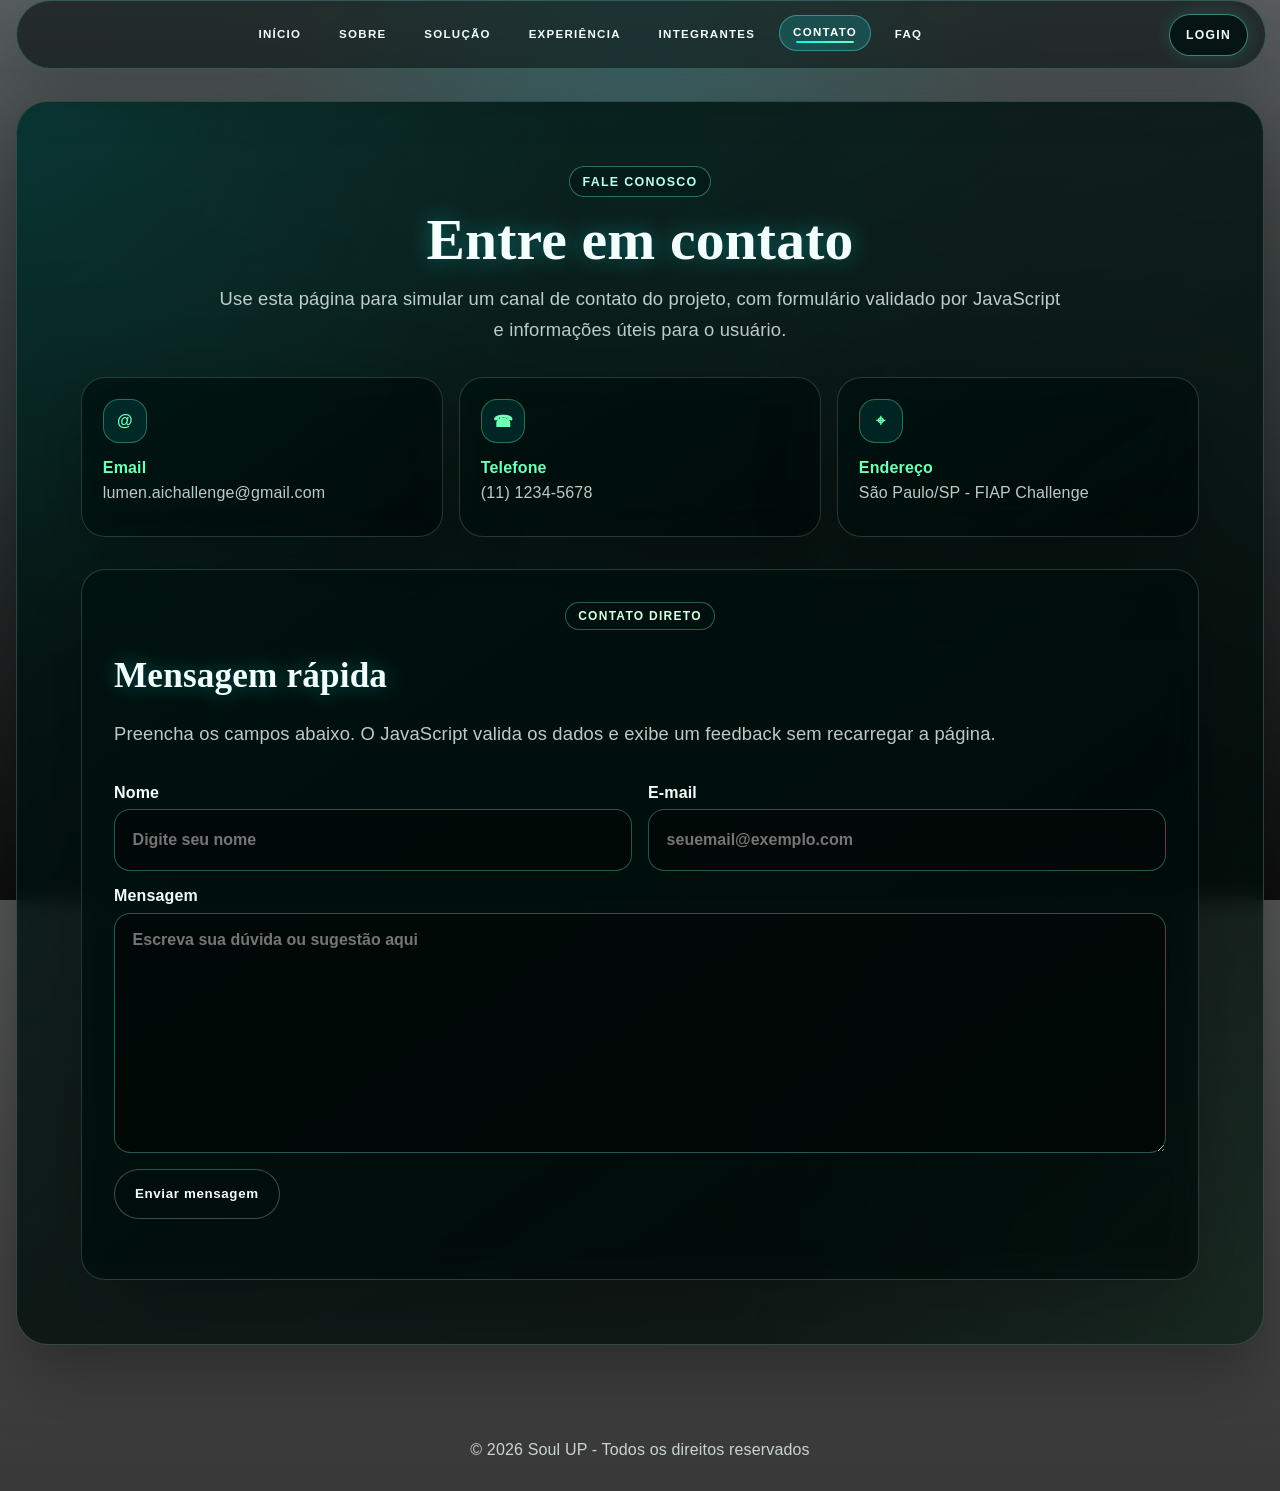
==== pages/contato.html @ 49be5ae1 "feat: provavelmente a ultima att da pagina experiencia, muito orgulhoso com o projeto." ====
<!DOCTYPE html>
<html lang="pt-BR">
<head>
    <meta charset="UTF-8">
    <meta name="viewport" content="width=device-width, initial-scale=1.0">
    <title>Contato | Soul UP</title>
    <link rel="stylesheet" href="../css/style.css">
</head>
<body>
    <div class="layer-blur"></div>

    <div class="conteiner">
        <header>
            <button class="menu-toggle" type="button" aria-label="Abrir menu" aria-expanded="false" aria-controls="menu-principal">
                <span></span>
                <span></span>
                <span></span>
            </button>
            <nav class="main-menu" id="menu-principal" aria-label="Menu principal">
                <a href="../index.html">INÍCIO</a>
                <a href="sobre.html">SOBRE</a>
                <a href="solucao.html">SOLUÇÃO</a>
                <a href="experiencia.html">EXPERIÊNCIA</a>
                <a href="integrantes.html">INTEGRANTES</a>
                <a href="contato.html" class="active">CONTATO</a>
                <a href="faq.html">FAQ</a>
            </nav>

            <a href="login.html" class="login-corner">LOGIN</a>
        </header>

        <main class="contato page-content">
            <section class="page-hero">
                <span class="page-tag">Fale conosco</span>
                <h1>Entre em contato</h1>
                <p>Use esta página para simular um canal de contato do projeto, com formulário validado por JavaScript e informações úteis para o usuário.</p>
            </section>

            <ul class="contato-lista" aria-label="Canais de contato">
                <li><span class="contact-icon">@</span><strong>Email</strong><a href="mailto:lumen.aichallenge@gmail.com">lumen.aichallenge@gmail.com</a></li>
                <li><span class="contact-icon">☎</span><strong>Telefone</strong><a href="tel:+551112345678">(11) 1234-5678</a></li>
                <li><span class="contact-icon">⌖</span><strong>Endereço</strong><span>São Paulo/SP - FIAP Challenge</span></li>
            </ul>

            <form class="contact-form" action="#" method="post" novalidate>
                <span class="form-tag">Contato direto</span>
                <h2>Mensagem rápida</h2>
                <p class="form-helper">Preencha os campos abaixo. O JavaScript valida os dados e exibe um feedback sem recarregar a página.</p>
                <div class="form-grid">
                    <label class="form-field">
                        Nome
                        <input type="text" name="nome" placeholder="Digite seu nome" required>
                    </label>
                    <label class="form-field">
                        E-mail
                        <input type="email" name="email" placeholder="seuemail@exemplo.com" required>
                    </label>
                    <label class="form-field form-field--full">
                        Mensagem
                        <textarea name="mensagem" placeholder="Escreva sua dúvida ou sugestão aqui" required></textarea>
                    </label>
                </div>
                <button class="form-button" type="submit">Enviar mensagem</button>
                <p id="form-feedback" class="form-feedback" aria-live="polite"></p>
            </form>
        </main>

        <footer>
            <p>© 2026 Soul UP - Todos os direitos reservados</p>
        </footer>
    </div>

    <script src="../js/menu.js"></script>
    <script src="../js/effects.js"></script>
    <script src="../js/contato.js"></script>
</body>
</html>
---- css/style.css ----
/* =========================================================
Responsável por layout global, menu, home e páginas internas.
========================================================= */

* {
    margin: 0;
    padding: 0;
    box-sizing: border-box;
}

:root {
    --bg-dark: #00140f;
    --surface-strong: rgba(0, 12, 10, 0.82);
    --surface-card: rgba(0, 18, 16, 0.76);
    --surface-soft: rgba(0, 20, 18, 0.58);
    --surface-hover: rgba(0, 247, 255, 0.11);
    --primary: #00f7ff;
    --primary-soft: rgba(0, 247, 255, 0.16);
    --green: #72ffb6;
    --text: #f2fffc;
    --text-muted: rgba(242, 255, 252, 0.78);
    --border: rgba(111, 255, 240, 0.36);
    --line-soft: rgba(196, 255, 246, 0.18);
    --line-strong: rgba(114, 255, 182, 0.48);
    --shadow: 0 24px 70px rgba(0, 0, 0, 0.34);
    --radius-xl: 32px;
    --radius-lg: 24px;
    --radius-md: 18px;
    --title-font: 'Didot', 'Bodoni 72', 'Bodoni MT', 'Times New Roman', serif;
    --base-font: Arial, Helvetica, sans-serif;
}

html {
    scroll-behavior: smooth;
}

body {
    min-height: 100vh;
    overflow-x: hidden;
    font-family: var(--base-font);
    letter-spacing: 0.01em;
    color: var(--primary);
    background:
        linear-gradient(rgba(0, 6, 8, 0.48), rgba(0, 0, 0, 0.78)),
        url('../image/fundo.gif') center center / cover fixed no-repeat;
}

body::before,
body::after,
.layer-blur {
    content: '';
    position: fixed;
    inset: 0;
    pointer-events: none;
}

body::before {
    z-index: -2;
    opacity: 0.24;
    background:
        radial-gradient(circle at 20% 20%, rgba(0, 247, 255, 0.08), transparent 35%),
        radial-gradient(circle at 80% 10%, rgba(114, 255, 182, 0.08), transparent 30%),
        linear-gradient(135deg, rgba(0, 247, 255, 0.08), rgba(114, 255, 182, 0.04));
    animation: backgroundFloat 12s ease-in-out infinite;
}

body::after {
    z-index: -1;
    background:
        linear-gradient(to bottom, rgba(0, 0, 0, 0.32), rgba(0, 10, 8, 0.58) 52%, rgba(0, 0, 0, 0.84)),
        radial-gradient(circle at 50% 0%, rgba(0, 247, 255, 0.16), transparent 38%);
}

.layer-blur {
    z-index: 0;
    background: radial-gradient(circle at 50% 18%, rgba(0, 247, 255, 0.08), transparent 38%);
}

img {
    max-width: 100%;
    display: block;
}

a {
    color: inherit;
}

button,
a,
summary,
input,
textarea {
    -webkit-tap-highlight-color: transparent;
}

*:focus-visible {
    outline: 3px solid rgba(114, 255, 182, 0.38);
    outline-offset: 3px;
}

.container,
.conteiner {
    position: relative;
    z-index: 1;
    width: 100%;
    min-height: 100vh;
    margin: 0 auto;
}

main,
section,
footer {
    position: relative;
    z-index: 1;
}

/* ===================== Menu ===================== */
header {
    position: sticky;
    top: 0;
    z-index: 1000;
    width: min(1180px, calc(100% - 2rem));
    margin: 0 auto;
    padding: 1rem 0;
    display: flex;
    align-items: center;
    justify-content: center;
    backdrop-filter: blur(14px);
}

header::before {
    content: '';
    position: absolute;
    inset: 0;
    left: 50%;
    width: min(720px, 100%);
    transform: translateX(-50%);
    border: 1px solid rgba(111, 255, 240, 0.12);
    border-radius: 999px;
    background: rgba(0, 9, 8, 0.36);
    box-shadow: 0 18px 60px rgba(0, 0, 0, 0.18);
    pointer-events: none;
}

.logo {
    display: none;
}

.main-menu {
    position: relative;
    z-index: 2;
    display: flex;
    align-items: center;
    justify-content: center;
    gap: 1rem;
}

.main-menu a {
    position: relative;
    padding: 0.75rem 1rem;
    border: 1px solid transparent;
    border-radius: 999px;
    color: var(--text);
    font-size: 0.9rem;
    font-weight: 800;
    letter-spacing: 0.08rem;
    text-decoration: none;
    transition: color 0.2s ease, border-color 0.2s ease, background 0.2s ease, transform 0.2s ease;
}

.main-menu a::after {
    content: '';
    position: absolute;
    left: 1rem;
    right: 1rem;
    bottom: 0.42rem;
    height: 2px;
    border-radius: 999px;
    background: linear-gradient(90deg, var(--primary), var(--green));
    opacity: 0;
    transform: scaleX(0.35);
    transition: opacity 0.2s ease, transform 0.2s ease;
}

.main-menu a:hover,
.main-menu a:focus-visible,
.main-menu a.active {
    color: #fff;
    border-color: var(--border);
    background: var(--primary-soft);
    transform: translateY(-2px);
    outline: none;
}

.main-menu a:hover::after,
.main-menu a:focus-visible::after,
.main-menu a.active::after {
    opacity: 1;
    transform: scaleX(1);
}

.menu-toggle {
    display: none;
    width: 46px;
    height: 46px;
    border: 1px solid var(--border);
    border-radius: 14px;
    background: rgba(0, 18, 16, 0.86);
    color: var(--text);
    cursor: pointer;
    align-items: center;
    justify-content: center;
    flex-direction: column;
    gap: 6px;
    box-shadow: 0 0 20px rgba(0, 247, 255, 0.18);
    touch-action: manipulation;
}

.menu-toggle span {
    width: 22px;
    height: 2px;
    display: block;
    border-radius: 999px;
    background: var(--text);
    transition: transform 0.2s ease, opacity 0.2s ease;
}

.menu-toggle.is-active span:nth-child(1) {
    transform: translateY(8px) rotate(45deg);
}

.menu-toggle.is-active span:nth-child(2) {
    opacity: 0;
}

.menu-toggle.is-active span:nth-child(3) {
    transform: translateY(-8px) rotate(-45deg);
}

/* ===================== Home / Hero ===================== */
.banner {
    min-height: calc(100vh - 72px);
    padding: clamp(3rem, 7vw, 6rem) 1rem;
    display: flex;
    align-items: center;
    justify-content: center;
    position: relative;
    overflow: hidden;
    text-align: center;
}

.banner::before {
    content: '';
    position: absolute;
    inset: 0;
    z-index: -1;
    background-image:
        linear-gradient(rgba(0, 0, 0, 0.16), rgba(0, 10, 8, 0.38)),
        url('../image/fundo.gif');
    background-size: cover;
    background-position: center calc(50% + var(--bg-parallax, 0px));
    filter: saturate(1.08) contrast(1.04);
}

.banner::after {
    content: '';
    position: absolute;
    inset: 0;
    z-index: 0;
    background:
        linear-gradient(to top, rgba(0, 0, 0, 0.62), transparent 44%),
        radial-gradient(circle at center, rgba(0, 247, 255, 0.08), transparent 34%);
    pointer-events: none;
}

.hero-content {
    position: relative;
    z-index: 2;
    width: min(1080px, 100%);
    margin: 0 auto;
    padding: 0 1rem;
    transform: translate3d(0, var(--title-parallax, 0px), 0);
    transition: transform 0.12s linear;
}

.hero-eyebrow,
.card-kicker,
.form-tag {
    display: inline-flex;
    align-items: center;
    justify-content: center;
    width: fit-content;
    margin: 0 auto 1rem;
    padding: 0.55rem 0.9rem;
    border: 1px solid rgba(114, 255, 182, 0.35);
    border-radius: 999px;
    background: rgba(0, 18, 16, 0.68);
    color: #c8fff7;
    font-size: 0.75rem;
    font-weight: 800;
    letter-spacing: 0.12rem;
    text-transform: uppercase;
}

.banner .title {
    font-family: var(--title-font);
    font-size: clamp(3.2rem, 11vw, 8rem);
    line-height: 0.95;
    letter-spacing: 0.04rem;
    color: var(--primary);
    text-shadow: 0 0 14px rgba(0, 247, 255, 0.5), 0 0 42px rgba(0, 247, 255, 0.22);
    animation: titleFloat 4.5s ease-in-out infinite, titleGlow 2.8s ease-in-out infinite alternate, titlePulse 6s ease-in-out infinite;
    will-change: transform, text-shadow;
}

.subtitle {
    margin-top: 0.9rem;
    color: var(--primary);
    font-size: clamp(1rem, 2.5vw, 1.55rem);
    text-shadow: 0 0 16px rgba(0, 247, 255, 0.38);
}

.hero-description {
    width: min(720px, 100%);
    margin: 1.15rem auto 0;
    color: rgba(242, 255, 252, 0.86);
    font-size: clamp(1rem, 2vw, 1.18rem);
    line-height: 1.75;
    text-shadow: 0 0 18px rgba(0, 0, 0, 0.45);
}

.hero-actions {
    display: flex;
    justify-content: center;
    flex-wrap: wrap;
    gap: 0.9rem;
    margin-top: 1.7rem;
}

.btn-primary,
.btn-secondary,
.form-button {
    display: inline-flex;
    align-items: center;
    justify-content: center;
    min-height: 48px;
    padding: 0.9rem 1.25rem;
    border-radius: 999px;
    font-weight: 900;
    text-decoration: none;
    letter-spacing: 0.04rem;
    cursor: pointer;
    transition: transform 0.2s ease, box-shadow 0.2s ease, border-color 0.2s ease, background 0.2s ease;
}

.btn-primary {
    border: 1px solid rgba(114, 255, 182, 0.66);
    background: linear-gradient(135deg, rgba(0, 247, 255, 0.92), rgba(114, 255, 182, 0.92));
    color: #00100d;
    box-shadow: 0 18px 48px rgba(0, 247, 255, 0.22);
}

.btn-secondary,
.form-button {
    border: 1px solid rgba(196, 255, 246, 0.28);
    background: rgba(0, 16, 14, 0.62);
    color: var(--text);
}

.btn-primary:hover,
.btn-secondary:hover,
.form-button:hover,
.btn-primary:focus-visible,
.btn-secondary:focus-visible,
.form-button:focus-visible {
    transform: translateY(-3px);
    box-shadow: 0 22px 58px rgba(0, 247, 255, 0.24);
    outline: none;
}

.hero-glass-card {
    position: absolute;
    right: clamp(1rem, 5vw, 5rem);
    bottom: clamp(2rem, 8vw, 6rem);
    z-index: 2;
    width: min(300px, calc(100% - 2rem));
    padding: 1.25rem;
    border: 1px solid rgba(111, 255, 240, 0.22);
    border-radius: var(--radius-lg);
    background: rgba(0, 12, 10, 0.58);
    box-shadow: var(--shadow);
    backdrop-filter: blur(14px);
    text-align: left;
}

.hero-glass-card .card-kicker {
    margin: 0 0 0.8rem;
}

.hero-glass-card strong {
    display: block;
    color: var(--green);
    font-size: clamp(2rem, 4vw, 3rem);
    line-height: 1;
}

.hero-glass-card p {
    margin-top: 0.7rem;
    color: var(--text-muted);
    line-height: 1.55;
}

.experience-strip {
    width: min(1180px, calc(100% - 2rem));
    margin: -3.5rem auto 5rem;
    display: grid;
    grid-template-columns: repeat(3, minmax(0, 1fr));
    gap: 1rem;
    position: relative;
    z-index: 3;
}

.experience-card,
.info-card,
.faq-item,
.contact-form,
.contato-lista li,
.cta-box,
.journey-panel {
    border: 1px solid var(--line-soft);
    border-radius: var(--radius-lg);
    background: linear-gradient(145deg, rgba(0, 18, 16, 0.76), rgba(0, 8, 7, 0.62));
    box-shadow: 0 24px 80px rgba(0, 0, 0, 0.28);
    backdrop-filter: blur(16px);
}

.experience-card,
.info-card,
.faq-item,
.contato-lista li {
    transition: transform 0.22s ease, border-color 0.22s ease, box-shadow 0.22s ease;
}

.experience-card {
    min-height: 190px;
    padding: clamp(1.25rem, 2.5vw, 2rem);
}

.experience-card:hover,
.info-card:hover,
.faq-item:hover,
.contato-lista li:hover {
    transform: translateY(-6px);
    border-color: var(--line-strong);
    box-shadow: 0 30px 90px rgba(0, 247, 255, 0.13);
}

.experience-icon,
.info-icon,
.contact-icon {
    display: inline-flex;
    align-items: center;
    justify-content: center;
    width: 44px;
    height: 44px;
    margin-bottom: 1rem;
    border: 1px solid rgba(114, 255, 182, 0.34);
    border-radius: 16px;
    background: rgba(0, 247, 255, 0.09);
    color: var(--green);
    font-weight: 900;
}

.experience-card h2,
.info-card h3,
.faq-item h3,
.faq-item summary {
    margin-bottom: 0.55rem;
    color: #dffff9;
}

.experience-card p,
.info-card p,
.faq-item p {
    color: var(--text-muted);
    font-size: 1.02rem;
    line-height: 1.65;
}

/* ===================== Páginas internas ===================== */
.page-content {
    position: relative;
    overflow: hidden;
    width: min(1260px, calc(100% - 2rem));
    min-height: 68vh;
    margin: 2rem auto 4rem;
    padding: clamp(2rem, 5vw, 4.2rem);
    border: 1px solid rgba(196, 255, 246, 0.2);
    border-radius: var(--radius-xl);
    background: linear-gradient(145deg, rgba(0, 24, 20, 0.86), rgba(0, 8, 5, 0.72));
    box-shadow: var(--shadow);
    backdrop-filter: blur(10px);
}

.page-content::before {
    content: '';
    position: absolute;
    inset: 0;
    background:
        radial-gradient(circle at top left, rgba(0, 247, 255, 0.1), transparent 32%),
        radial-gradient(circle at bottom right, rgba(114, 255, 182, 0.08), transparent 32%);
    pointer-events: none;
}

.page-content > * {
    position: relative;
    z-index: 1;
}

.page-hero {
    width: min(850px, 100%);
    margin: 0 auto 2rem;
    text-align: center;
}

.page-tag {
    display: inline-block;
    margin-bottom: 0.8rem;
    padding: 0.45rem 0.8rem;
    border: 1px solid var(--border);
    border-radius: 999px;
    color: #bafff7;
    background: rgba(0, 25, 22, 0.58);
    font-size: 0.78rem;
    font-weight: 800;
    letter-spacing: 0.08rem;
    text-transform: uppercase;
}

.page-hero h1,
.page-hero h2,
.sobre h2,
.contato h2,
.faq h2 {
    margin-bottom: 0.8rem;
    font-family: var(--title-font);
    color: var(--text);
    font-size: clamp(2rem, 5vw, 3.6rem);
    line-height: 1.05;
    text-shadow: 0 0 22px rgba(0, 247, 255, 0.35);
    animation: titleGlow 3s ease-in-out infinite alternate;
}

.page-hero p,
.contato p,
.sobre p,
.sobre li {
    color: var(--text-muted);
    font-size: clamp(1rem, 1.6vw, 1.15rem);
    line-height: 1.7;
}

.info-grid {
    display: grid;
    grid-template-columns: repeat(2, minmax(0, 1fr));
    gap: 1rem;
}

.info-card {
    min-height: 190px;
    padding: clamp(1.7rem, 3.5vw, 2.6rem);
}

.info-grid--featured .info-card {
    min-height: 250px;
}

.journey-panel {
    margin-top: 1.2rem;
    padding: clamp(1.4rem, 3vw, 2.4rem);
}

.journey-panel h2 {
    margin-bottom: 1rem;
}

.journey-steps {
    display: grid;
    grid-template-columns: repeat(4, minmax(0, 1fr));
    gap: 1rem;
}

.journey-steps article {
    padding: 1rem;
    border: 1px solid rgba(196, 255, 246, 0.12);
    border-radius: var(--radius-md);
    background: rgba(0, 247, 255, 0.06);
}

.journey-steps strong {
    display: inline-flex;
    align-items: center;
    justify-content: center;
    width: 36px;
    height: 36px;
    margin-bottom: 0.7rem;
    border-radius: 50%;
    background: linear-gradient(135deg, var(--primary), var(--green));
    color: #00100d;
}

.journey-steps span {
    display: block;
    margin-bottom: 0.35rem;
    color: var(--text);
    font-weight: 900;
}

.journey-steps p {
    color: var(--text-muted);
    line-height: 1.55;
}

/* ===================== FAQ ===================== */
.faq-list {
    display: grid;
    gap: 1rem;
}

.faq-item {
    min-height: auto;
    padding: clamp(1.4rem, 3vw, 2rem);
}

.faq-item summary {
    cursor: pointer;
    list-style: none;
    font-size: 1.12rem;
    font-weight: 900;
    display: flex;
    align-items: center;
    justify-content: space-between;
    gap: 1rem;
}

.faq-item summary::-webkit-details-marker {
    display: none;
}

.faq-item summary::after {
    content: '+';
    display: inline-flex;
    align-items: center;
    justify-content: center;
    flex: 0 0 34px;
    width: 34px;
    height: 34px;
    border: 1px solid rgba(114, 255, 182, 0.35);
    border-radius: 50%;
    color: var(--green);
    transition: transform 0.2s ease, background 0.2s ease;
}

.faq-item[open] summary::after {
    content: '−';
    background: rgba(114, 255, 182, 0.12);
    transform: rotate(180deg);
}

.faq-item p {
    margin-top: 0.9rem;
}

/* ===================== Contato ===================== */
.contato-lista {
    display: grid;
    grid-template-columns: repeat(3, minmax(0, 1fr));
    gap: 1rem;
    margin: 2rem 0;
    padding: 0;
    list-style: none;
}

.contato-lista li {
    min-height: 160px;
    margin: 0;
    padding: 1.3rem;
    color: var(--text-muted);
}

.contato-lista strong {
    display: block;
    margin-bottom: 0.4rem;
    color: var(--green);
}

.contato-lista a {
    color: var(--text-muted);
    text-decoration: none;
}

.contato-lista a:hover,
.contato-lista a:focus-visible {
    color: #fff;
    text-decoration: underline;
    outline: none;
}

.cta-box {
    margin-top: 1.5rem;
    padding: 1.2rem;
    color: var(--text);
}

.contact-form {
    display: grid;
    gap: 1rem;
    margin-top: 1.5rem;
    padding: clamp(1.25rem, 3vw, 2rem);
}

.contact-form h2 {
    color: var(--text);
    font-size: clamp(1.5rem, 3vw, 2.2rem);
}

.form-helper {
    margin-top: -0.4rem;
    color: var(--text-muted);
}

.form-grid {
    display: grid;
    grid-template-columns: repeat(2, minmax(0, 1fr));
    gap: 1rem;
}

.form-field {
    display: grid;
    gap: 0.45rem;
    color: var(--text);
    font-weight: 700;
}

.form-field--full {
    grid-column: 1 / -1;
}

.form-field input,
.form-field textarea {
    width: 100%;
    min-height: 62px;
    padding: 1.08rem 1.1rem;
    border: 1px solid rgba(111, 255, 240, 0.32);
    border-radius: 16px;
    background: rgba(0, 6, 5, 0.68);
    color: var(--text);
    font: inherit;
    outline: none;
    transition: border-color 0.2s ease, box-shadow 0.2s ease, transform 0.2s ease;
}

.form-field textarea {
    min-height: 240px;
    resize: vertical;
}

.form-field input:focus,
.form-field textarea:focus {
    border-color: var(--green);
    box-shadow: 0 0 0 4px rgba(114, 255, 182, 0.12);
    transform: translateY(-2px);
}

.form-button {
    justify-self: start;
    min-height: 50px;
}

footer {
    width: min(1180px, calc(100% - 2rem));
    margin: 0 auto;
    padding: 2rem 0;
    color: var(--text-muted);
    text-align: center;
}

/* ===================== Animações ===================== */
@keyframes titleFloat {
    0%, 100% { transform: translateY(0) scale(1); }
    50% { transform: translateY(-8px) scale(1.025); }
}

@keyframes titleGlow {
    from { text-shadow: 0 0 18px rgba(0, 247, 255, 0.45), 0 0 38px rgba(114, 255, 182, 0.12); }
    to { text-shadow: 0 0 30px rgba(0, 247, 255, 0.78), 0 0 78px rgba(114, 255, 182, 0.3); }
}

@keyframes titlePulse {
    0%, 100% { filter: drop-shadow(0 0 0 rgba(0, 247, 255, 0)); }
    50% { filter: drop-shadow(0 0 14px rgba(0, 247, 255, 0.38)); }
}

@keyframes backgroundFloat {
    0%, 100% { transform: scale(1) translateY(0); }
    50% { transform: scale(1.04) translateY(-12px); }
}

/* ===================== Responsivo ===================== */
@media (max-width: 1024px) {
    .experience-strip,
    .journey-steps,
    .info-grid {
        grid-template-columns: repeat(2, minmax(0, 1fr));
    }

    .contato-lista {
        grid-template-columns: 1fr;
    }

    .hero-glass-card {
        position: relative;
        right: auto;
        bottom: auto;
        margin: 2rem auto 0;
    }
}

@media (max-width: 768px) {
    header {
        width: calc(100% - 1.5rem);
        min-height: 72px;
        justify-content: flex-end;
        padding: 0.8rem 0;
    }

    header::before {
        display: none;
    }

    .menu-toggle {
        position: relative;
        z-index: 1002;
        display: inline-flex;
    }

    .main-menu {
        position: fixed;
        top: 76px;
        left: 50%;
        width: min(92vw, 420px);
        max-height: calc(100vh - 96px);
        overflow-y: auto;
        transform: translateX(-50%) translateY(-12px) scale(0.98);
        opacity: 0;
        visibility: hidden;
        pointer-events: none;
        display: flex;
        flex-direction: column;
        align-items: stretch;
        gap: 0.65rem;
        padding: 1rem;
        border: 1px solid var(--border);
        border-radius: 22px;
        background: rgba(0, 15, 14, 0.96);
        box-shadow: 0 22px 70px rgba(0, 0, 0, 0.48), 0 0 26px rgba(0, 247, 255, 0.16);
        backdrop-filter: blur(16px);
        z-index: 1001;
        transition: opacity 0.2s ease, visibility 0.2s ease, transform 0.2s ease;
    }

    .main-menu.is-open,
    body.menu-open .main-menu {
        opacity: 1;
        visibility: visible;
        pointer-events: auto;
        transform: translateX(-50%) translateY(0) scale(1);
    }

    .main-menu a {
        width: 100%;
        padding: 0.95rem 1rem;
        border-radius: 16px;
        text-align: center;
        font-size: 0.95rem;
    }

    body.menu-open {
        overflow: hidden;
    }

    .banner {
        min-height: calc(100vh - 68px);
        padding-top: 2.5rem;
    }

    .hero-eyebrow {
        font-size: 0.68rem;
        letter-spacing: 0.08rem;
    }

    .experience-strip,
    .journey-steps,
    .info-grid,
    .form-grid {
        grid-template-columns: 1fr;
    }

    .experience-strip {
        margin-top: -2rem;
        margin-bottom: 3rem;
    }

    .hero-actions {
        align-items: stretch;
    }

    .btn-primary,
    .btn-secondary {
        width: min(100%, 330px);
    }

    .page-content {
        width: calc(100% - 1.5rem);
        margin-top: 1rem;
        padding: 1.25rem;
        border-radius: 22px;
    }
}

@media (max-width: 480px) {
    .banner .title {
        font-size: 3.6rem;
        line-height: 0.9;
    }

    .hero-description {
        font-size: 0.98rem;
    }

    .hero-glass-card,
    .experience-card,
    .info-card,
    .faq-item,
    .contact-form,
    .journey-panel {
        border-radius: 18px;
    }

    .page-content {
        width: calc(100% - 1rem);
        padding: 1rem;
    }

    .form-button {
        justify-self: stretch;
    }
}

/* ===================== Formulário ===================== */
.form-feedback {
    margin-top: 12px;
    font-size: 0.95rem;
    font-weight: 600;
}

.form-feedback.success {
    color: #7CFF9B;
}

.form-feedback.error {
    color: #FF8A8A;
}

/* =========================
SEÇÕES SOBRE: TECNOLOGIAS E ROADMAP
========================= */
.tech-panel,
.roadmap-panel {
    margin-top: 48px;
    padding: 28px;
    border-radius: 24px;
    background: rgba(255, 255, 255, 0.06);
    border: 1px solid rgba(255, 255, 255, 0.12);
}

.tech-panel h2,
.roadmap-panel h2 {
    margin-bottom: 16px;
    font-size: 1.8rem;
}

.tech-panel p {
    max-width: 850px;
    line-height: 1.6;
    opacity: 0.9;
}

.tech-list {
    display: flex;
    flex-wrap: wrap;
    gap: 12px;
    margin-top: 22px;
}

.tech-list span {
    padding: 10px 16px;
    border-radius: 999px;
    background: rgba(124, 255, 155, 0.12);
    border: 1px solid rgba(124, 255, 155, 0.25);
    font-weight: 600;
}

.roadmap-list {
    display: grid;
    grid-template-columns: repeat(4, 1fr);
    gap: 18px;
    margin-top: 22px;
}

.roadmap-list article {
    padding: 20px;
    border-radius: 18px;
    background: rgba(0, 0, 0, 0.22);
    border: 1px solid rgba(255, 255, 255, 0.10);
}

.roadmap-list strong {
    display: inline-flex;
    width: 32px;
    height: 32px;
    align-items: center;
    justify-content: center;
    border-radius: 50%;
    background: rgba(124, 255, 155, 0.18);
    margin-bottom: 12px;
}

.roadmap-list h3 {
    margin-bottom: 8px;
    font-size: 1.1rem;
}

.roadmap-list p {
    font-size: 0.95rem;
    line-height: 1.5;
    opacity: 0.85;
}

@media (max-width: 900px) {
    .roadmap-list {
        grid-template-columns: repeat(2, 1fr);
    }
}

@media (max-width: 600px) {
    .tech-panel,
    .roadmap-panel {
        padding: 22px;
    }

    .roadmap-list {
        grid-template-columns: 1fr;
    }
}

/* ===================== requisitos Front-End ===================== */
.banner .title {
    display: block;
}

.main-menu {
    flex-wrap: wrap;
    gap: 0.6rem;
}

.main-menu a {
    white-space: nowrap;
    font-size: clamp(0.72rem, 1vw, 0.88rem);
}

.about-main .page-hero,
.solution-page .page-hero,
.prototype-page .page-hero {
    margin-bottom: 2.4rem;
}

.about-cards,
.solution-flow,
.prototype-grid,
.mockup-panel {
    display: grid;
    gap: 1.25rem;
}

.about-cards,
.solution-flow {
    grid-template-columns: repeat(4, minmax(0, 1fr));
}

.solution-flow {
    grid-template-columns: repeat(3, minmax(0, 1fr));
}

.about-card,
.solution-step,
.mockup-card,
.prototype-result,
.prototype-controls {
    border: 1px solid var(--border);
    border-radius: var(--radius-lg);
    background: linear-gradient(145deg, rgba(0, 18, 16, 0.78), rgba(0, 8, 7, 0.62));
    box-shadow: 0 22px 70px rgba(0, 0, 0, 0.24);
    backdrop-filter: blur(10px);
}

.about-card,
.solution-step,
.mockup-card,
.prototype-result {
    padding: clamp(1.2rem, 3vw, 1.7rem);
}

.about-card span,
.solution-step span {
    display: inline-flex;
    width: 42px;
    height: 42px;
    align-items: center;
    justify-content: center;
    margin-bottom: 1rem;
    border: 1px solid rgba(114, 255, 182, 0.38);
    border-radius: 50%;
    background: rgba(0, 247, 255, 0.12);
    color: #d7ffe3;
    font-weight: 900;
}

.about-card h2,
.solution-step h2,
.mockup-card h2,
.prototype-result h2 {
    margin-bottom: 0.7rem;
    color: #fff;
    font-size: clamp(1.25rem, 2.5vw, 1.7rem);
}

.about-card p,
.solution-step p,
.mockup-card p,
.prototype-result p {
    color: var(--text-muted);
    line-height: 1.7;
}

.mockup-panel {
    grid-template-columns: 1.1fr 0.9fr;
    align-items: stretch;
    margin-top: 1.4rem;
}

.mockup-label,
.form-tag {
    display: inline-block;
    margin-bottom: 0.8rem;
    padding: 0.35rem 0.75rem;
    border: 1px solid rgba(114, 255, 182, 0.35);
    border-radius: 999px;
    color: #d7ffe3;
    font-size: 0.75rem;
    font-weight: 800;
    letter-spacing: 0.08rem;
    text-transform: uppercase;
}

.progress-row,
.prototype-score {
    display: flex;
    justify-content: space-between;
    gap: 1rem;
    padding: 0.9rem 0;
    border-bottom: 1px solid var(--line-soft);
    color: var(--text);
}

.progress-track {
    height: 12px;
    margin: 1rem 0;
    overflow: hidden;
    border-radius: 999px;
    background: rgba(255, 255, 255, 0.12);
}

.progress-track span {
    display: block;
    height: 100%;
    border-radius: inherit;
    background: linear-gradient(90deg, var(--primary), var(--green));
    transition: width 0.35s ease;
}

.prototype-grid {
    grid-template-columns: minmax(220px, 320px) 1fr;
    align-items: start;
}

.prototype-controls {
    padding: 1rem;
    display: grid;
    gap: 0.8rem;
}

.prototype-option {
    width: 100%;
    padding: 1rem;
    border: 1px solid transparent;
    border-radius: 16px;
    background: rgba(0, 247, 255, 0.08);
    color: var(--text);
    font-weight: 800;
    cursor: pointer;
    transition: transform 0.2s ease, border-color 0.2s ease, background 0.2s ease;
}

.prototype-option:hover,
.prototype-option:focus-visible,
.prototype-option.active {
    transform: translateY(-2px);
    border-color: var(--border);
    background: rgba(114, 255, 182, 0.15);
}

.form-helper {
    margin-bottom: 1.2rem;
    color: var(--text-muted);
    line-height: 1.6;
}

@media (max-width: 1100px) {
    .about-cards,
    .solution-flow {
        grid-template-columns: repeat(2, minmax(0, 1fr));
    }
}

@media (max-width: 768px) {
    .main-menu {
        flex-wrap: nowrap;
        gap: 0.55rem;
    }

    .about-cards,
    .solution-flow,
    .mockup-panel,
    .prototype-grid {
        grid-template-columns: 1fr;
    }

    .main-menu a {
        font-size: 0.9rem;
        white-space: normal;
    }
}

@media (max-width: 480px) {
    .solution-step,
    .about-card,
    .mockup-card,
    .prototype-result,
    .prototype-controls {
        border-radius: 18px;
    }
}

.progress-track .progress-fill--65 { width: 65%; }
.progress-track .progress-fill--60 { width: 60%; }

/* ===================== Experiência Interativa ===================== */
header {
    width: min(1280px, calc(100% - 2rem));
    padding: 0.85rem 1rem;
}

header::before {
    left: 0;
    width: 100%;
    transform: none;
    border-color: rgba(111, 255, 240, 0.22);
    background: rgba(0, 9, 8, 0.58);
}

.main-menu {
    max-width: 100%;
    flex-wrap: wrap;
    gap: 0.45rem 0.6rem;
    padding: 0.2rem;
}

.main-menu a {
    padding: 0.7rem 0.82rem;
    font-size: clamp(0.72rem, 0.9vw, 0.86rem);
    line-height: 1;
    white-space: nowrap;
}

.experience-page {
    padding-bottom: clamp(2rem, 5vw, 4.5rem);
}

.lumen-experience-stage {
    width: min(1050px, 100%);
    margin: 0 auto;
    display: grid;
    grid-template-columns: minmax(0, 1fr);
    justify-items: center;
    gap: 1.35rem;
}

.lumen-experience-stage .experience-lumen {
    position: relative;
    right: auto;
    bottom: auto;
    width: min(390px, 100%);
    z-index: 2;
    animation: lumenFloat 3.8s ease-in-out infinite;
}

.lumen-experience-stage .experience-bubble {
    width: min(520px, calc(100vw - 2.4rem));
    min-height: 190px;
    padding: clamp(1rem, 3vw, 1.35rem);
    margin-bottom: 1.25rem;
    text-align: center;
}

.lumen-experience-stage .experience-bubble .mockup-label {
    margin-bottom: 0.7rem;
}

.lumen-experience-stage .experience-bubble h2 {
    margin-bottom: 0.55rem;
    font-size: clamp(1.45rem, 4vw, 2rem);
}

.lumen-message,
.experience-summary p {
    color: var(--text-muted);
    font-size: clamp(0.96rem, 2.4vw, 1.06rem);
    line-height: 1.65;
}

.experience-bubble.is-changing {
    animation: suggestionPop 0.42s ease;
}

@keyframes suggestionPop {
    0% { transform: translateY(0) scale(1); }
    45% { transform: translateY(-4px) scale(1.025); }
    100% { transform: translateY(0) scale(1); }
}

.experience-controls {
    width: min(760px, 100%);
    grid-template-columns: repeat(4, minmax(0, 1fr));
    align-items: stretch;
}

.experience-summary {
    width: min(760px, 100%);
}

.experience-summary .prototype-score {
    align-items: center;
}

.experience-summary p {
    margin-top: 0.85rem;
}

@media (max-width: 980px) {
    header {
        width: calc(100% - 1.5rem);
    }

    header::before {
        border-radius: 24px;
    }

    .main-menu a {
        padding: 0.68rem 0.72rem;
        font-size: 0.76rem;
    }

    .experience-controls {
        grid-template-columns: repeat(2, minmax(0, 1fr));
    }
}

@media (max-width: 768px) {
    header {
        justify-content: flex-end;
        padding: 0.8rem 0;
    }

    .main-menu {
        flex-wrap: nowrap;
        max-width: min(92vw, 420px);
        padding: 1rem;
        gap: 0.65rem;
    }

    .main-menu a {
        white-space: normal;
        line-height: 1.25;
        font-size: 0.92rem;
        padding: 0.95rem 1rem;
    }

    .lumen-experience-stage .experience-lumen {
        width: min(340px, 100%);
    }

    .lumen-experience-stage .lumen-mascot {
        transform: scale(0.88);
        transform-origin: top center;
        margin-bottom: -34px;
    }

    .experience-controls {
        grid-template-columns: 1fr;
    }
}

@media (max-width: 480px) {
    header {
        width: calc(100% - 1rem);
    }

    .lumen-experience-stage .experience-bubble {
        min-height: auto;
        border-width: 2px;
    }

    .lumen-experience-stage .experience-bubble::after {
        right: 50%;
        transform: translateX(50%) rotate(45deg);
    }
}

/* ===================== Experiência Interativa ===================== */
.experience-page {
    width: min(1180px, calc(100% - 1.25rem));
    overflow: hidden;
}

.lumen-experience-stage {
    overflow: hidden;
    padding-inline: clamp(0.15rem, 2vw, 1rem);
}

.lumen-experience-stage .experience-lumen {
    max-width: 100%;
    transform: none;
    animation: experienceLumenFloat 3.8s ease-in-out infinite;
}

@keyframes experienceLumenFloat {
    0%, 100% { transform: translateY(0); }
    50% { transform: translateY(-12px); }
}

.lumen-experience-stage .lumen-mascot {
    margin-inline: auto;
}

.experience-controls,
.experience-summary,
.lumen-experience-stage .experience-bubble {
    max-width: 100%;
}

.experience-controls .prototype-option {
    min-width: 0;
    white-space: normal;
    line-height: 1.25;
}

@media (max-width: 768px) {
    .experience-page {
        width: min(100% - 1rem, 680px);
        margin-top: 1rem;
        padding: clamp(1.1rem, 5vw, 1.6rem);
        border-radius: 22px;
    }

    .experience-page .page-hero {
        margin-bottom: 1.25rem;
    }

    .experience-page .page-hero h1 {
        font-size: clamp(2rem, 9vw, 2.75rem);
    }

    .experience-page .page-hero p {
        font-size: 0.98rem;
        line-height: 1.6;
    }

    .lumen-experience-stage {
        gap: 1rem;
        padding-inline: 0;
    }

    .lumen-experience-stage .experience-lumen {
        width: min(100%, 330px);
        display: flex;
        align-items: center;
        justify-content: center;
    }

    .lumen-experience-stage .experience-bubble {
        width: min(100%, 320px);
        margin-bottom: 0.65rem;
        padding: 1rem;
        border-radius: 22px;
        text-align: center;
    }

    .lumen-experience-stage .experience-bubble h2 {
        font-size: clamp(1.35rem, 7vw, 1.75rem);
    }

    .lumen-message,
    .experience-summary p {
        font-size: 0.94rem;
        line-height: 1.55;
    }

    .lumen-experience-stage .lumen-mascot {
        width: 230px;
        height: 260px;
        transform: scale(0.74);
        transform-origin: top center;
        margin-top: -0.2rem;
        margin-bottom: -4.6rem;
    }

    .experience-controls {
        width: 100%;
        padding: 0.85rem;
        grid-template-columns: 1fr;
        gap: 0.65rem;
        border-radius: 20px;
    }

    .experience-controls .prototype-option {
        padding: 0.9rem 0.95rem;
        border-radius: 14px;
        font-size: 0.95rem;
    }

    .experience-summary {
        width: 100%;
        padding: 1rem;
        border-radius: 20px;
    }

    .experience-summary .prototype-score {
        flex-direction: column;
        align-items: flex-start;
        gap: 0.35rem;
    }

    .experience-summary .prototype-score strong {
        font-size: 1.6rem;
    }
}

@media (max-width: 420px) {
    .experience-page {
        width: calc(100% - 0.7rem);
        padding: 1rem 0.85rem;
    }

    .lumen-experience-stage .experience-lumen {
        width: min(100%, 292px);
    }

    .lumen-experience-stage .experience-bubble {
        width: 100%;
        padding: 0.9rem;
    }

    .lumen-experience-stage .lumen-mascot {
        transform: scale(0.66);
        margin-top: -0.45rem;
        margin-bottom: -5.6rem;
    }

    .experience-controls,
    .experience-summary {
        padding: 0.75rem;
    }

    .experience-controls .prototype-option {
        padding: 0.85rem;
        font-size: 0.9rem;
    }
}


/* ===================== Login ===================== */
.login-page {
    overflow: hidden;
}

.login-layout {
    width: min(1080px, 100%);
    margin: 0 auto;
    display: grid;
    grid-template-columns: minmax(0, 1fr) minmax(280px, 0.85fr);
    gap: clamp(1rem, 3vw, 1.6rem);
    align-items: stretch;
}

.login-card,
.login-users {
    border: 1px solid var(--border);
    border-radius: var(--radius-lg);
    background: linear-gradient(145deg, rgba(0, 20, 18, 0.84), rgba(0, 8, 7, 0.72));
    box-shadow: 0 20px 60px rgba(0, 0, 0, 0.28);
    backdrop-filter: blur(12px);
}

.login-card {
    padding: clamp(1.25rem, 4vw, 2rem);
    display: grid;
    gap: 1rem;
}

.login-card__header h2,
.login-users h2 {
    margin: 0.45rem 0 0.45rem;
    color: var(--text);
    font-size: clamp(1.45rem, 4vw, 2.1rem);
    line-height: 1.1;
}

.login-card__header p,
.login-users p {
    color: var(--text-muted);
    line-height: 1.6;
}

.login-submit {
    width: 100%;
    margin-top: 0.2rem;
}

.login-users {
    padding: clamp(1.1rem, 3vw, 1.5rem);
}

.user-demo-list {
    margin-top: 1rem;
    display: grid;
    gap: 0.75rem;
}

.user-demo {
    width: 100%;
    padding: 0.85rem;
    border: 1px solid rgba(111, 255, 240, 0.22);
    border-radius: 16px;
    background: rgba(0, 247, 255, 0.08);
    color: var(--text);
    text-align: left;
    cursor: pointer;
    transition: transform 0.2s ease, border-color 0.2s ease, background 0.2s ease;
}

.user-demo strong,
.user-demo span {
    display: block;
}

.user-demo strong {
    margin-bottom: 0.25rem;
    font-size: 0.98rem;
}

.user-demo span {
    color: var(--text-muted);
    font-size: 0.86rem;
    overflow-wrap: anywhere;
}

.user-demo:hover,
.user-demo:focus-visible {
    transform: translateY(-2px);
    border-color: var(--line-strong);
    background: rgba(114, 255, 182, 0.12);
}

.login-modal {
    position: fixed;
    inset: 0;
    z-index: 2000;
    display: none;
    place-items: center;
    padding: 1rem;
}

.login-modal.is-open {
    display: grid;
}

.login-modal__overlay {
    position: absolute;
    inset: 0;
    background: rgba(0, 0, 0, 0.72);
    backdrop-filter: blur(8px);
}

.login-modal__box {
    position: relative;
    z-index: 1;
    width: min(440px, 100%);
    padding: clamp(1.4rem, 5vw, 2rem);
    border: 1px solid var(--border);
    border-radius: 26px;
    background: linear-gradient(145deg, rgba(0, 20, 18, 0.96), rgba(0, 7, 6, 0.94));
    box-shadow: 0 28px 80px rgba(0, 0, 0, 0.48);
    color: var(--text);
    text-align: center;
    animation: modalPop 0.28s ease;
}

.login-modal__close {
    position: absolute;
    top: 0.8rem;
    right: 0.85rem;
    width: 34px;
    height: 34px;
    border: 1px solid rgba(111, 255, 240, 0.24);
    border-radius: 50%;
    background: rgba(255, 255, 255, 0.05);
    color: var(--text);
    font-size: 1.3rem;
    cursor: pointer;
}

.login-modal__icon {
    width: 58px;
    height: 58px;
    margin: 0 auto 1rem;
    display: grid;
    place-items: center;
    border-radius: 50%;
    border: 1px solid var(--border);
    font-size: 1.7rem;
    font-weight: 900;
    color: var(--primary);
    background: rgba(0, 247, 255, 0.12);
    box-shadow: 0 0 26px rgba(0, 247, 255, 0.22);
}

.login-modal--success .login-modal__icon {
    color: var(--green);
    background: rgba(114, 255, 182, 0.12);
    box-shadow: 0 0 26px rgba(114, 255, 182, 0.22);
}

.login-modal__box h2 {
    margin-bottom: 0.65rem;
    font-size: clamp(1.45rem, 6vw, 2rem);
}

.login-modal__box p {
    color: var(--text-muted);
    line-height: 1.6;
}

.login-modal__countdown {
    margin-top: 0.9rem;
    color: var(--green) !important;
    font-weight: 800;
}

.login-modal__button {
    margin-top: 1rem;
    width: 100%;
}

@keyframes modalPop {
    from {
        opacity: 0;
        transform: translateY(14px) scale(0.96);
    }
    to {
        opacity: 1;
        transform: translateY(0) scale(1);
    }
}

@media (max-width: 1120px) {
    header {
        width: min(1240px, calc(100% - 1rem));
    }

    header::before {
        width: min(100%, 1060px);
    }

    .main-menu {
        gap: 0.45rem;
    }

    .main-menu a {
        padding-inline: 0.65rem;
        letter-spacing: 0.055rem;
    }
}

@media (max-width: 860px) {
    .login-layout {
        grid-template-columns: 1fr;
    }
}

@media (max-width: 768px) {
    .login-page {
        width: min(100% - 1rem, 680px);
        padding: clamp(1.1rem, 5vw, 1.6rem);
    }

    .login-layout {
        gap: 1rem;
    }

    .login-card,
    .login-users {
        border-radius: 22px;
    }

    .user-demo {
        padding: 0.8rem;
    }
}

/* ===================== Login fora do menu ===================== */
.login-corner {
    position: relative;
    z-index: 1003;
    display: inline-flex;
    align-items: center;
    justify-content: center;
    min-height: 42px;
    margin-left: 0.75rem;
    padding: 0.7rem 1rem;
    border: 1px solid rgba(111, 255, 240, 0.48);
    border-radius: 999px;
    color: var(--text);
    background: rgba(0, 18, 16, 0.82);
    box-shadow: 0 0 18px rgba(0, 247, 255, 0.16);
    font-size: clamp(0.76rem, 0.9vw, 0.86rem);
    font-weight: 900;
    letter-spacing: 0.08rem;
    line-height: 1;
    text-decoration: none;
    white-space: nowrap;
    transition: transform 0.2s ease, background 0.2s ease, border-color 0.2s ease, box-shadow 0.2s ease;
}

.login-corner:hover,
.login-corner:focus-visible,
.login-corner.active {
    color: #fff;
    border-color: rgba(111, 255, 240, 0.85);
    background: rgba(0, 247, 255, 0.16);
    box-shadow: 0 0 24px rgba(0, 247, 255, 0.28);
    transform: translateY(-2px);
    outline: none;
}

@media (min-width: 769px) {
    header {
        justify-content: center;
    }

    header .login-corner {
        position: absolute;
        right: 1rem;
        top: 50%;
        margin-left: 0;
        transform: translateY(-50%);
    }

    header .login-corner:hover,
    header .login-corner:focus-visible,
    header .login-corner.active {
        transform: translateY(-50%) scale(1.04);
    }

    .main-menu {
        padding-right: 6.4rem;
        padding-left: 0.2rem;
    }
}

@media (max-width: 768px) {
    header {
        display: flex;
        align-items: center;
        justify-content: space-between;
        gap: 0.75rem;
    }

    .menu-toggle {
        order: 1;
        flex: 0 0 auto;
    }

    .login-corner {
        order: 2;
        margin-left: auto;
        padding: 0.68rem 0.9rem;
        font-size: 0.76rem;
    }

    .login-corner:hover,
    .login-corner:focus-visible,
    .login-corner.active {
        transform: scale(1.03);
    }

    .main-menu {
        order: 3;
    }
}

@media (max-width: 420px) {
    .login-corner {
        padding: 0.62rem 0.78rem;
        font-size: 0.7rem;
        letter-spacing: 0.055rem;
    }
}

/* ===================== Quests sustentáveis - Experiência ===================== */
.quest-page {
    width: min(1240px, calc(100% - 1.25rem));
}

.quest-hero {
    width: min(920px, 100%);
}

.quest-dashboard {
    display: grid;
    grid-template-columns: minmax(240px, 0.9fr) minmax(280px, 1.05fr) minmax(240px, 0.9fr);
    gap: clamp(1rem, 2.5vw, 1.4rem);
    align-items: center;
    margin-bottom: clamp(1.5rem, 4vw, 2.6rem);
}

.quest-player-card,
.quest-info-card,
.quest-panel,
.quest-card,
.quest-modal-box {
    border: 1px solid var(--border);
    border-radius: var(--radius-lg);
    background: linear-gradient(145deg, rgba(0, 18, 16, 0.86), rgba(0, 8, 7, 0.68));
    box-shadow: 0 24px 75px rgba(0, 0, 0, 0.28);
    backdrop-filter: blur(14px);
}

.quest-player-card,
.quest-info-card {
    min-height: 360px;
    padding: clamp(1.2rem, 3vw, 1.7rem);
}

.quest-player-card h2,
.quest-info-card h2,
.quest-panel h2,
.quest-card h3,
.quest-modal-box h2 {
    color: var(--text);
}

.quest-player-card p,
.quest-info-card p,
.quest-panel p,
.quest-card p,
.quest-card small,
.quest-player-card small {
    color: var(--text-muted);
    line-height: 1.6;
}

.quest-level-box {
    display: grid;
    gap: 0.3rem;
    margin: 1.2rem 0 0.4rem;
    padding: 1rem;
    border: 1px solid rgba(114, 255, 182, 0.24);
    border-radius: 18px;
    background: rgba(0, 247, 255, 0.08);
}

.quest-level-box span,
.quest-score-row span,
.quest-difficulty-control label {
    color: #cffff9;
    font-size: 0.85rem;
    font-weight: 800;
    letter-spacing: 0.04rem;
    text-transform: uppercase;
}

.quest-level-box strong,
.quest-score-row strong {
    color: var(--green);
    font-size: clamp(1.35rem, 3vw, 1.8rem);
}

.quest-score-row {
    margin-top: 0.8rem;
}

.quest-lumen {
    position: relative;
    right: auto;
    bottom: auto;
    width: min(410px, 100%);
    max-width: 100%;
    margin: 0 auto;
    display: grid;
    justify-items: center;
    animation: experienceLumenFloat 3.8s ease-in-out infinite;
}

.quest-bubble {
    width: min(430px, 100%);
    min-height: 205px;
    margin-bottom: 1rem;
    padding: clamp(1rem, 2.5vw, 1.35rem);
    text-align: center;
}

.quest-bubble h2 {
    margin-bottom: 0.55rem;
    font-size: clamp(1.45rem, 4vw, 2.05rem);
}

.quest-bubble.is-changing {
    animation: suggestionPop 0.42s ease;
}

.quest-lumen .lumen-mascot {
    margin-inline: auto;
}

.quest-difficulty-control {
    display: grid;
    gap: 0.55rem;
    margin-top: 1.25rem;
}

.quest-difficulty-control select {
    width: 100%;
    min-height: 52px;
    padding: 0 1rem;
    border: 1px solid rgba(111, 255, 240, 0.36);
    border-radius: 16px;
    color: var(--text);
    background: rgba(0, 7, 6, 0.82);
    font: inherit;
    font-weight: 800;
}

.quest-panel {
    padding: clamp(1.2rem, 3vw, 1.8rem);
}

.quest-panel-header {
    display: flex;
    justify-content: space-between;
    gap: 1rem;
    margin-bottom: 1.1rem;
}

.quest-tabs {
    display: flex;
    flex-wrap: wrap;
    gap: 0.65rem;
    margin: 1.2rem 0 1.4rem;
}

.quest-tab,
.quest-complete-btn,
.quest-modal-box button {
    border: 1px solid rgba(111, 255, 240, 0.28);
    border-radius: 999px;
    color: var(--text);
    background: rgba(0, 247, 255, 0.08);
    font: inherit;
    font-weight: 900;
    cursor: pointer;
    transition: transform 0.2s ease, border-color 0.2s ease, background 0.2s ease, box-shadow 0.2s ease;
}

.quest-tab {
    padding: 0.78rem 1rem;
}

.quest-tab:hover,
.quest-tab:focus-visible,
.quest-tab.active,
.quest-complete-btn:hover,
.quest-complete-btn:focus-visible,
.quest-modal-box button:hover,
.quest-modal-box button:focus-visible {
    transform: translateY(-2px);
    border-color: var(--line-strong);
    background: rgba(114, 255, 182, 0.16);
    box-shadow: 0 16px 45px rgba(0, 247, 255, 0.12);
}

.quest-list-header {
    margin-bottom: 1rem;
}

.quest-grid {
    display: grid;
    grid-template-columns: repeat(3, minmax(0, 1fr));
    gap: 1rem;
}

.quest-card {
    position: relative;
    overflow: hidden;
    min-height: 310px;
    padding: clamp(1.1rem, 2.5vw, 1.35rem);
    display: flex;
    flex-direction: column;
    gap: 0.8rem;
    transition: transform 0.22s ease, border-color 0.22s ease, box-shadow 0.22s ease;
}

.quest-card::before {
    content: '';
    position: absolute;
    inset: 0;
    opacity: 0.18;
    pointer-events: none;
    background: radial-gradient(circle at top right, var(--primary), transparent 34%);
}

.quest-card:hover {
    transform: translateY(-6px);
    border-color: var(--line-strong);
    box-shadow: 0 28px 80px rgba(0, 247, 255, 0.14);
}

.quest-card > * {
    position: relative;
    z-index: 1;
}

.quest-card-top {
    display: flex;
    align-items: center;
    justify-content: space-between;
    gap: 0.8rem;
}

.quest-card-top strong {
    color: var(--green);
    font-size: 1.18rem;
}

.quest-difficulty {
    display: inline-flex;
    align-items: center;
    justify-content: center;
    padding: 0.35rem 0.7rem;
    border-radius: 999px;
    color: #00140f;
    background: linear-gradient(135deg, var(--primary), var(--green));
    font-size: 0.78rem;
    font-weight: 950;
    text-transform: uppercase;
}

.quest-card h3 {
    font-size: clamp(1.18rem, 2.5vw, 1.45rem);
}

.quest-card small {
    margin-top: auto;
}

.quest-complete-btn {
    width: 100%;
    margin-top: 0.3rem;
    padding: 0.86rem 1rem;
}

.quest-complete-btn:disabled {
    cursor: not-allowed;
    color: rgba(242, 255, 252, 0.62);
    background: rgba(114, 255, 182, 0.12);
    border-color: rgba(114, 255, 182, 0.2);
    box-shadow: none;
    transform: none;
}

.quest-card--medio::before {
    background: radial-gradient(circle at top right, var(--green), transparent 34%);
}

.quest-card--dificil::before {
    background: radial-gradient(circle at top right, #fff06a, transparent 34%);
}

.quest-modal {
    position: fixed;
    inset: 0;
    z-index: 80;
    display: none;
    align-items: center;
    justify-content: center;
    padding: 1rem;
    background: rgba(0, 0, 0, 0.72);
    backdrop-filter: blur(10px);
}

.quest-modal.is-open {
    display: flex;
}

.quest-modal-box {
    width: min(440px, 100%);
    padding: clamp(1.25rem, 4vw, 2rem);
    text-align: center;
    animation: suggestionPop 0.35s ease;
}

.quest-modal-box p {
    margin: 0.8rem 0 1.2rem;
    color: var(--text-muted);
    line-height: 1.65;
}

.quest-modal-box button {
    padding: 0.85rem 1.25rem;
}

@media (max-width: 1100px) {
    .quest-dashboard {
        grid-template-columns: 1fr 1fr;
    }

    .quest-lumen {
        grid-column: 1 / -1;
        grid-row: 1;
    }

    .quest-grid {
        grid-template-columns: repeat(2, minmax(0, 1fr));
    }
}

@media (max-width: 768px) {
    .quest-page {
        width: min(100% - 1rem, 680px);
        padding: clamp(1.1rem, 5vw, 1.6rem);
        border-radius: 22px;
    }

    .quest-hero {
        margin-bottom: 1.25rem;
    }

    .quest-hero h1 {
        font-size: clamp(2rem, 9vw, 2.75rem);
    }

    .quest-dashboard,
    .quest-grid {
        grid-template-columns: 1fr;
    }

    .quest-lumen {
        width: min(100%, 330px);
        grid-row: auto;
    }

    .quest-bubble {
        width: min(100%, 320px);
        min-height: auto;
        padding: 1rem;
        border-radius: 22px;
    }

    .quest-lumen .lumen-mascot {
        width: 230px;
        height: 260px;
        transform: scale(0.74);
        transform-origin: top center;
        margin-top: -0.15rem;
        margin-bottom: -4.6rem;
    }

    .quest-player-card,
    .quest-info-card {
        min-height: auto;
    }

    .quest-tabs {
        display: grid;
        grid-template-columns: 1fr;
    }

    .quest-tab {
        width: 100%;
        border-radius: 16px;
        padding: 0.92rem;
    }

    .quest-card {
        min-height: auto;
    }
}

@media (max-width: 420px) {
    .quest-page {
        width: calc(100% - 0.7rem);
        padding: 1rem 0.85rem;
    }

    .quest-lumen {
        width: min(100%, 292px);
    }

    .quest-bubble {
        width: 100%;
        padding: 0.9rem;
    }

    .quest-lumen .lumen-mascot {
        transform: scale(0.66);
        margin-top: -0.45rem;
        margin-bottom: -5.6rem;
    }

    .quest-player-card,
    .quest-info-card,
    .quest-panel,
    .quest-card {
        padding: 0.95rem;
        border-radius: 18px;
    }

    .quest-card-top {
        align-items: flex-start;
        flex-direction: column;
    }
}


/* Barra de progresso inicial das quests */
#quest-progress-bar {
    width: 0%;
}
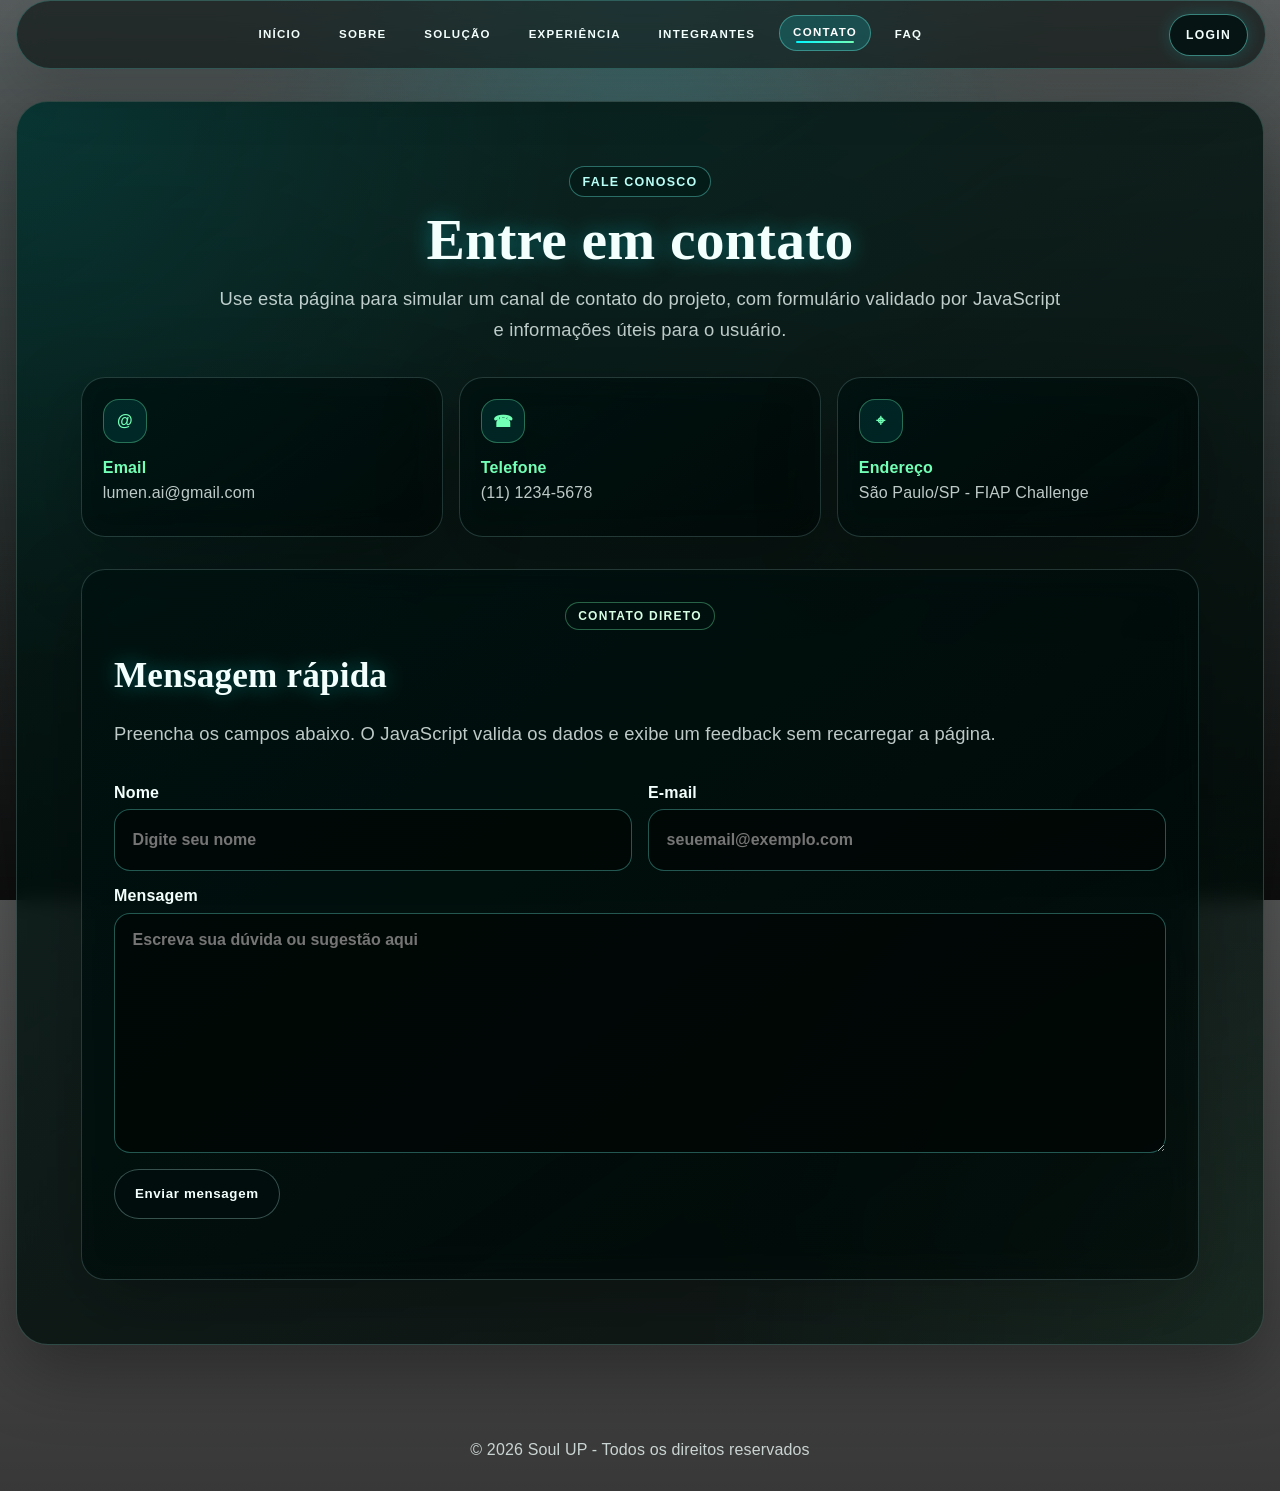
==== commit 44265af3: "feta: adicionado e criado email" ====
--- a/pages/contato.html
+++ b/pages/contato.html
@@ -37,7 +37,7 @@
             </section>
 
             <ul class="contato-lista" aria-label="Canais de contato">
-                <li><span class="contact-icon">@</span><strong>Email</strong><a href="mailto:lumen.aichallenge@gmail.com">lumen.aichallenge@gmail.com</a></li>
+                <li><span class="contact-icon">@</span><strong>Email</strong><a href="mailto:lumen.ai@gmail.com">lumen.ai@gmail.com</a></li>
                 <li><span class="contact-icon">☎</span><strong>Telefone</strong><a href="tel:+551112345678">(11) 1234-5678</a></li>
                 <li><span class="contact-icon">⌖</span><strong>Endereço</strong><span>São Paulo/SP - FIAP Challenge</span></li>
             </ul>
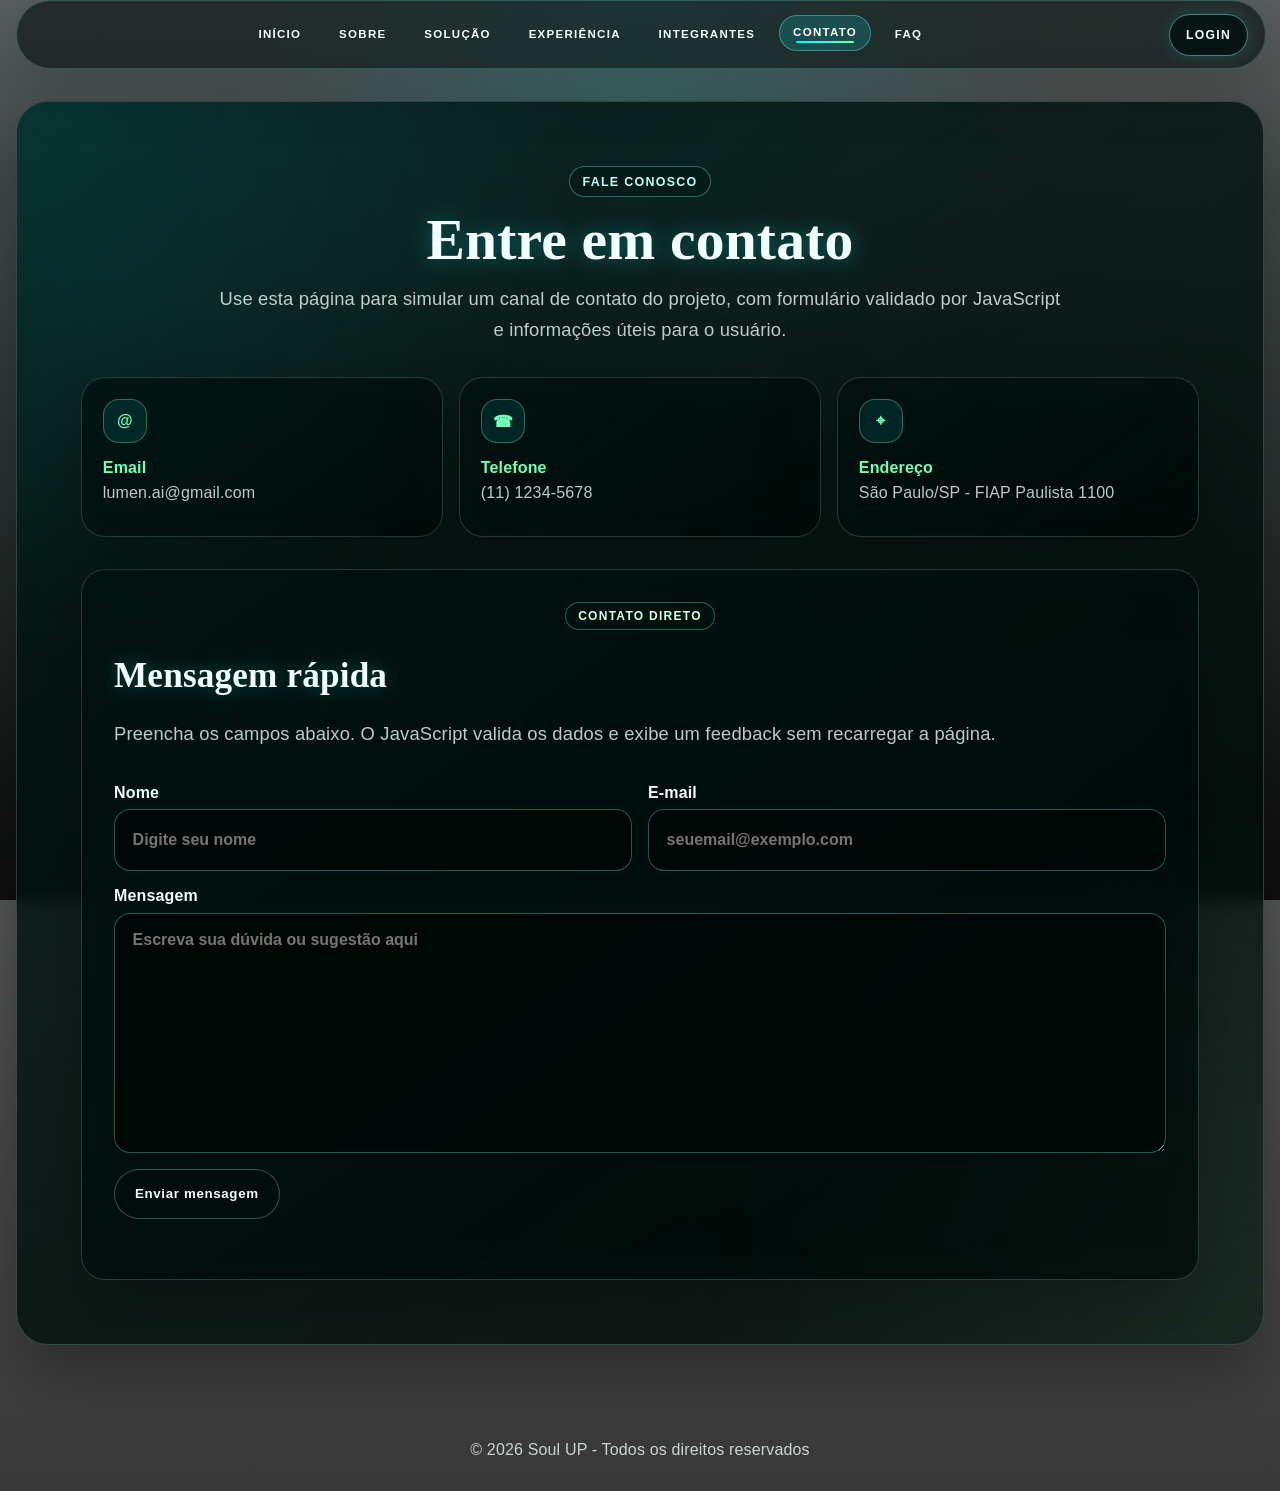
==== commit efd48a50: "feat: arrumado endereço" ====
--- a/pages/contato.html
+++ b/pages/contato.html
@@ -39,7 +39,7 @@
             <ul class="contato-lista" aria-label="Canais de contato">
                 <li><span class="contact-icon">@</span><strong>Email</strong><a href="mailto:lumen.ai@gmail.com">lumen.ai@gmail.com</a></li>
                 <li><span class="contact-icon">☎</span><strong>Telefone</strong><a href="tel:+551112345678">(11) 1234-5678</a></li>
-                <li><span class="contact-icon">⌖</span><strong>Endereço</strong><span>São Paulo/SP - FIAP Challenge</span></li>
+                <li><span class="contact-icon">⌖</span><strong>Endereço</strong><span>São Paulo/SP - FIAP Paulista 1100</span></li>
             </ul>
 
             <form class="contact-form" action="#" method="post" novalidate>
